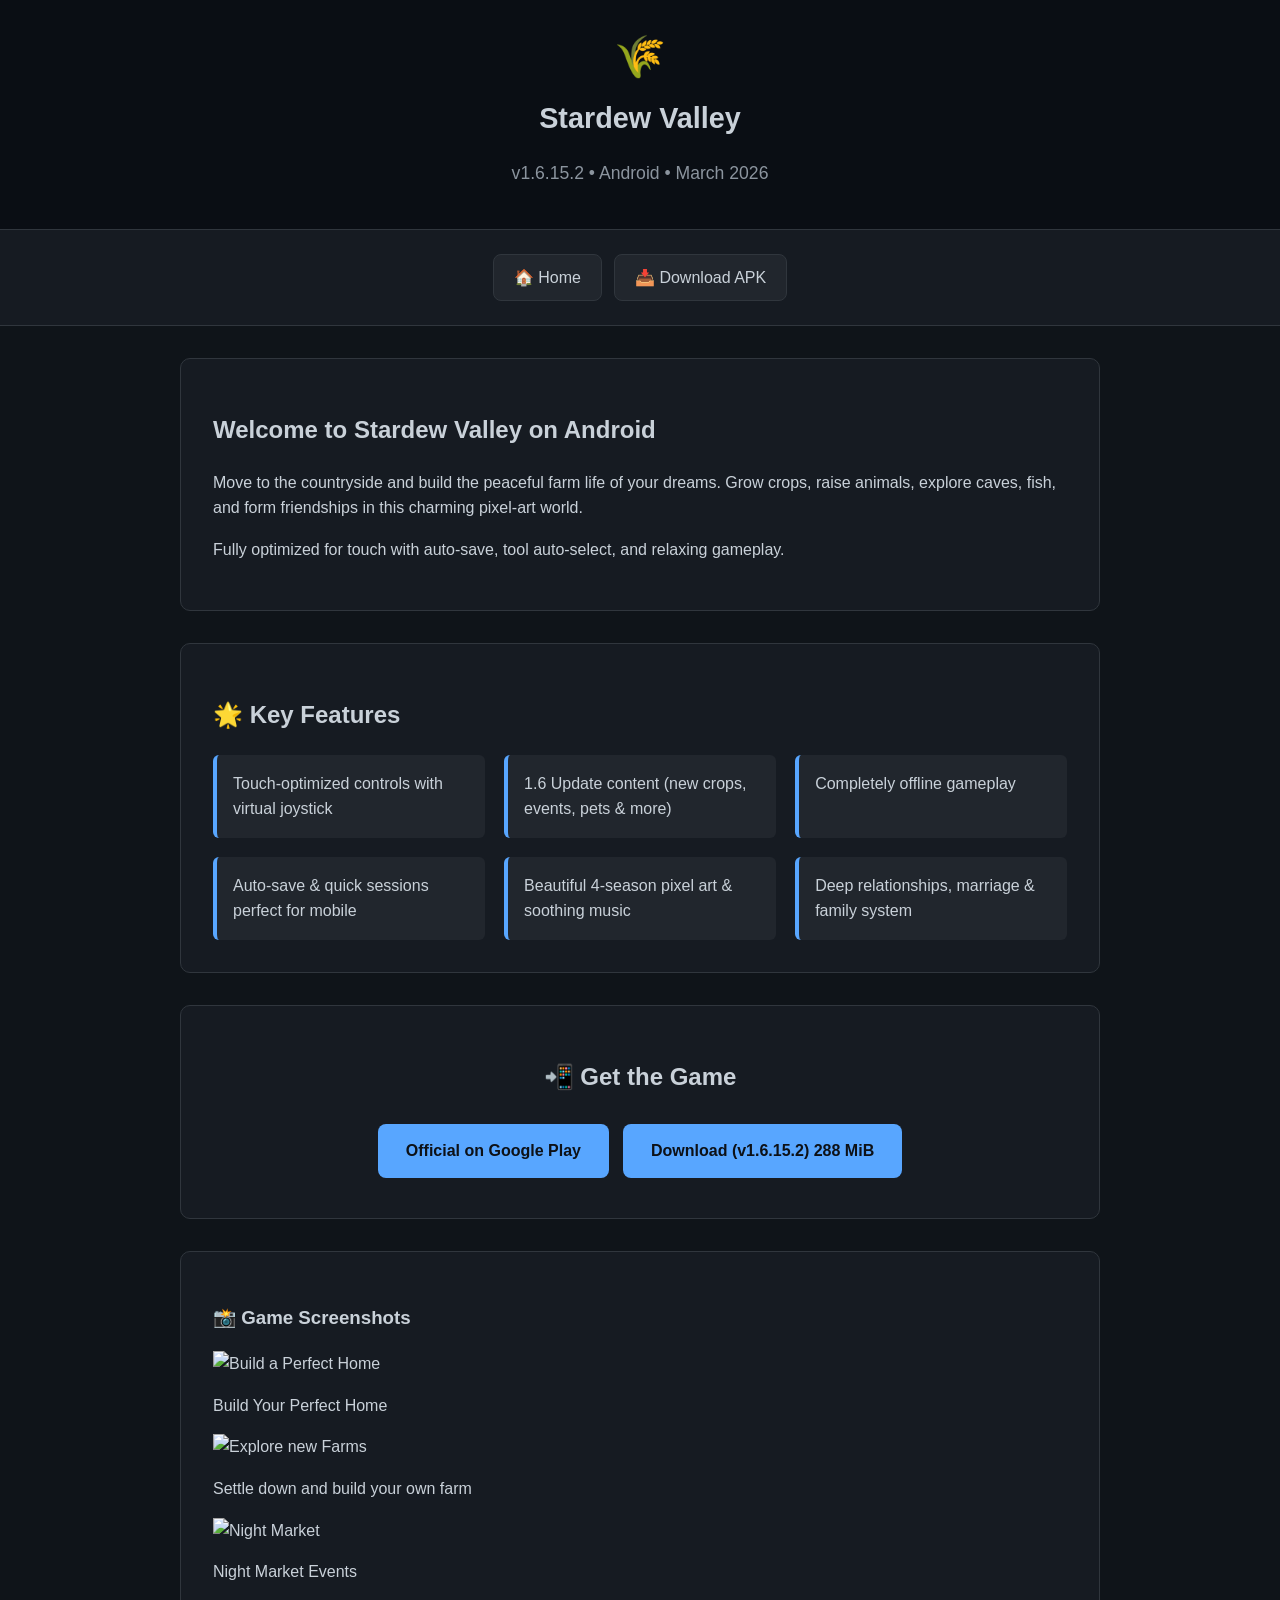
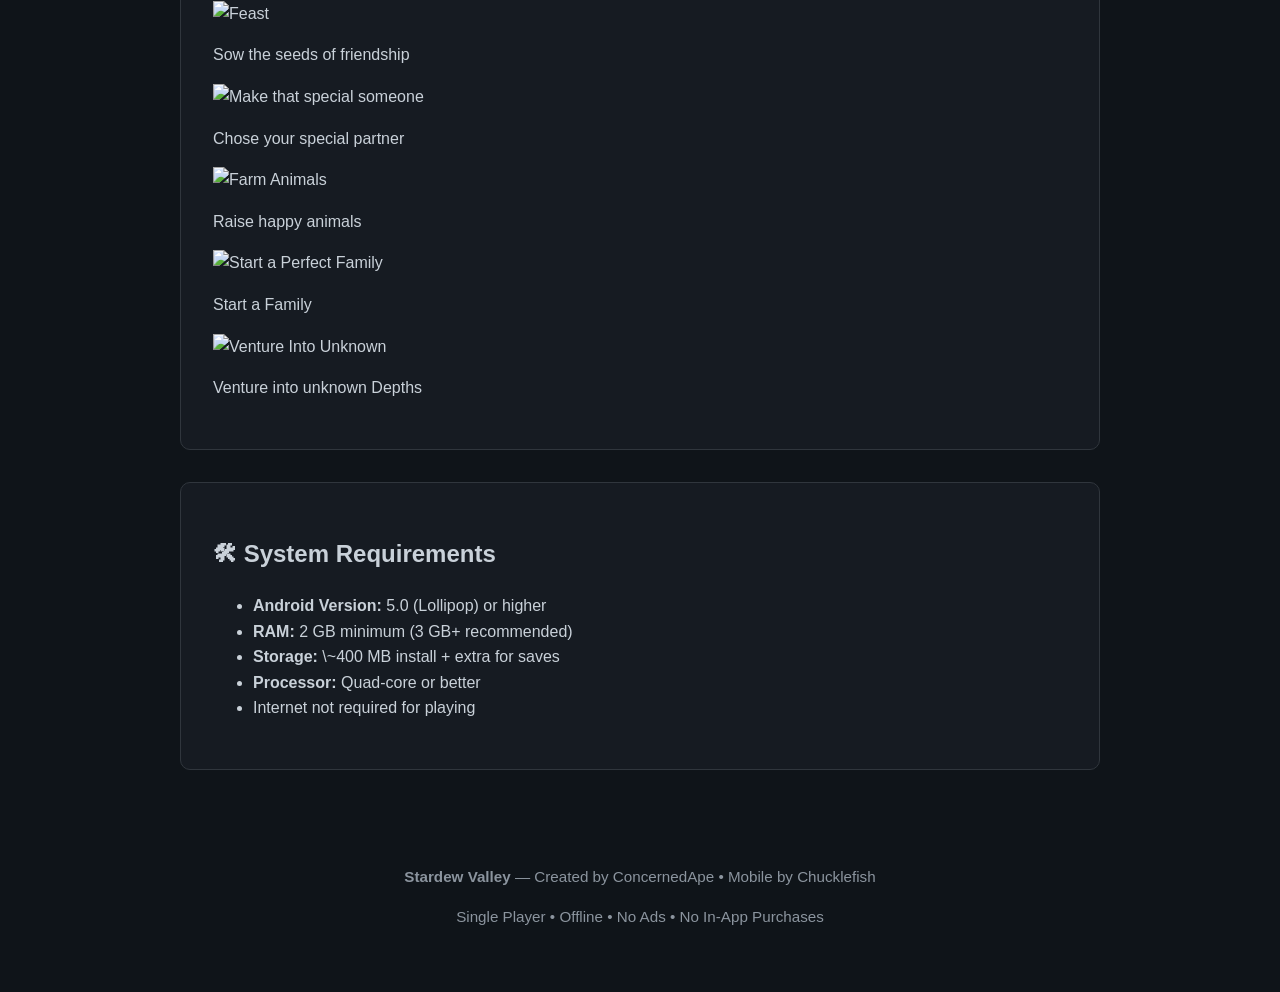
==== projects.html @ 4952fb4e "Update projects.html" ====
<!DOCTYPE html>
<html lang="en">
<head>
    <meta charset="UTF-8">
    <meta name="viewport" content="width=device-width, initial-scale=1.0">
    <title>Stardew Valley • Android</title>
    <style>
        :root {
            --bg: #0f1419;
            --card: #161b22;
            --text: #c9d1d9;
            --accent: #58a6ff;
            --border: #30363d;
        }
        body {
            margin: 0;
            font-family: -apple-system, BlinkMacSystemFont, "Segoe UI", Roboto, sans-serif;
            background: var(--bg);
            color: var(--text);
            line-height: 1.6;
        }
        header {
            background: #0a0e14;
            padding: 1.5rem 1rem;
            border-bottom: 1px solid var(--border);
            text-align: center;
        }
        .logo {
            font-size: 2.6rem;
            margin-bottom: 0.3rem;
        }
        h1 {
            margin: 0;
            font-size: 1.8rem;
        }
        .tagline {
            color: #8b949e;
            font-size: 1.1rem;
        }

        /* Minimalist Category Menu / Folders */
        .nav {
            display: flex;
            flex-wrap: wrap;
            justify-content: center;
            gap: 12px;
            padding: 1.5rem 1rem;
            background: var(--card);
            border-bottom: 1px solid var(--border);
        }
        .nav-item {
            background: #21262d;
            color: var(--text);
            padding: 10px 20px;
            border-radius: 8px;
            text-decoration: none;
            font-weight: 500;
            border: 1px solid var(--border);
            transition: all 0.2s;
        }
        .nav-item:hover {
            background: var(--accent);
            color: #0d1117;
            border-color: var(--accent);
        }

        .container {
            max-width: 920px;
            margin: 2rem auto;
            padding: 0 1rem;
        }

        .section {
            background: var(--card);
            border: 1px solid var(--border);
            border-radius: 10px;
            padding: 2rem;
            margin-bottom: 2rem;
        }

        .features {
            display: grid;
            grid-template-columns: repeat(auto-fit, minmax(260px, 1fr));
            gap: 1.2rem;
        }
        .feature {
            padding: 1rem;
            background: #21262d;
            border-radius: 6px;
            border-left: 4px solid var(--accent);
        }

        .btn {
            display: inline-block;
            background: var(--accent);
            color: #0d1117;
            padding: 14px 28px;
            border-radius: 8px;
            text-decoration: none;
            font-weight: bold;
            margin: 0.5rem 0.3rem;
            transition: 0.2s;
        }
        .btn:hover {
            background: #7bbcff;
            transform: translateY(-3px);
        }

        .install-section {
            text-align: center;
        }

        footer {
            text-align: center;
            padding: 3rem 1rem;
            color: #8b949e;
            font-size: 0.95rem;
        }

        .screenshot {
            background: #21262d;
            height: 380px;
            border-radius: 10px;
            display: flex;
            align-items: center;
            justify-content: center;
            color: #8b949e;
            font-style: italic;
            border: 1px dashed var(--border);
            margin: 1rem 0;
        }
    </style>
</head>
<body>
    <header>
        <div class="logo">🌾</div>
        <h1>Stardew Valley</h1>
        <p class="tagline">v1.6.15.2 • Android • March 2026</p>
    </header>

    <!-- Simple Category / Folder Menu -->
    <div class="nav">
        <a href="index.html" class="nav-item">🏠 Home</a>
        <a href="https://drive.google.com/uc?export=download&id=1u9Q8kD-2XDoRFEY_uW06KMqfX4QMmmcG" class="nav-item">📥 Download APK</a>
    </div>

    <div class="container">

        <div class="section">
            <h2>Welcome to Stardew Valley on Android</h2>
            <p>Move to the countryside and build the peaceful farm life of your dreams. Grow crops, raise animals, explore caves, fish, and form friendships in this charming pixel-art world.</p>
            <p>Fully optimized for touch with auto-save, tool auto-select, and relaxing gameplay.</p>
        </div>

        <div class="section">
            <h2>🌟 Key Features</h2>
            <div class="features">
                <div class="feature">Touch-optimized controls with virtual joystick</div>
                <div class="feature">1.6 Update content (new crops, events, pets &amp; more)</div>
                <div class="feature">Completely offline gameplay</div>
                <div class="feature">Auto-save &amp; quick sessions perfect for mobile</div>
                <div class="feature">Beautiful 4-season pixel art &amp; soothing music</div>
                <div class="feature">Deep relationships, marriage &amp; family system</div>
            </div>
        </div>

        <div class="section install-section">
            <h2>📲 Get the Game</h2>
            <a href="https://play.google.com/store/apps/details?id=com.chucklefish.stardewvalley" target="_blank" class="btn">Official on Google Play</a>
            <a href="https://drive.google.com/uc?export=download&id=1u9Q8kD-2XDoRFEY_uW06KMqfX4QMmmcG" target="_blank" class="btn">Download (v1.6.15.2) 288 MiB </a>
        </div>

        <div class="section">
             <!-- Horizontal Scroll Screenshot Cards -->
        <div class="screenshots-section">
          <h3>📸 Game Screenshots</h3>
          <div class="horizontal-scroll">
            
            <div class="screenshot-card">
              <img src="https://imgur.com/a/5KZvR1I" alt="Build a Perfect Home">
              <p>Build Your Perfect Home</p></p>
            </div>

            <div class="screenshot-card">
              <img src="https://imgur.com/a/42KA22q" alt="Explore new Farms">
              <p>Settle down and build your own farm</p>
            </div>

            <div class="screenshot-card">
              <img src="https://imgur.com/a/Xl1BaKL" alt="Night Market">
              <p>Night Market Events</p>
            </div>

            <div class="screenshot-card">
              <img src="https://imgur.com/a/qwCIDHD" alt="Feast">
              <p>Sow the seeds of friendship</p>
            </div>

            <div class="screenshot-card">
              <img src="https://imgur.com/a/bWHefj8" alt="Make that special someone">
              <p>Chose your special partner</p>
            </div>

            <div class="screenshot-card">
              <img src="https://imgur.com/a/IpjXQYG" alt="Farm Animals">
              <p>Raise happy animals</p>
            </div>
            
            <div class="screenshot-card">
              <img src="https://imgur.com/a/VzJ3wJg" alt="Start a Perfect Family">
              <p>Start a Family</p>
            </div>

            <div class="screenshot-card">
              <img src="https://imgur.com/a/aUIdbRW" alt="Venture Into Unknown">
              <p>Venture into unknown Depths</p>
            </div>

          </div>
    </div>
        </div>

        <div class="section">
            <h2>🛠 System Requirements</h2>
            <ul>
                <li><strong>Android Version:</strong> 5.0 (Lollipop) or higher</li>
                <li><strong>RAM:</strong> 2 GB minimum (3 GB+ recommended)</li>
                <li><strong>Storage:</strong> \~400 MB install + extra for saves</li>
                <li><strong>Processor:</strong> Quad-core or better</li>
                <li>Internet not required for playing</li>
            </ul>
        </div>

    </div>

    <footer>
        <p><strong>Stardew Valley</strong> — Created by ConcernedApe • Mobile by Chucklefish</p>
        <p>Single Player • Offline • No Ads • No In-App Purchases</p>
    </footer>
</body>
</html>
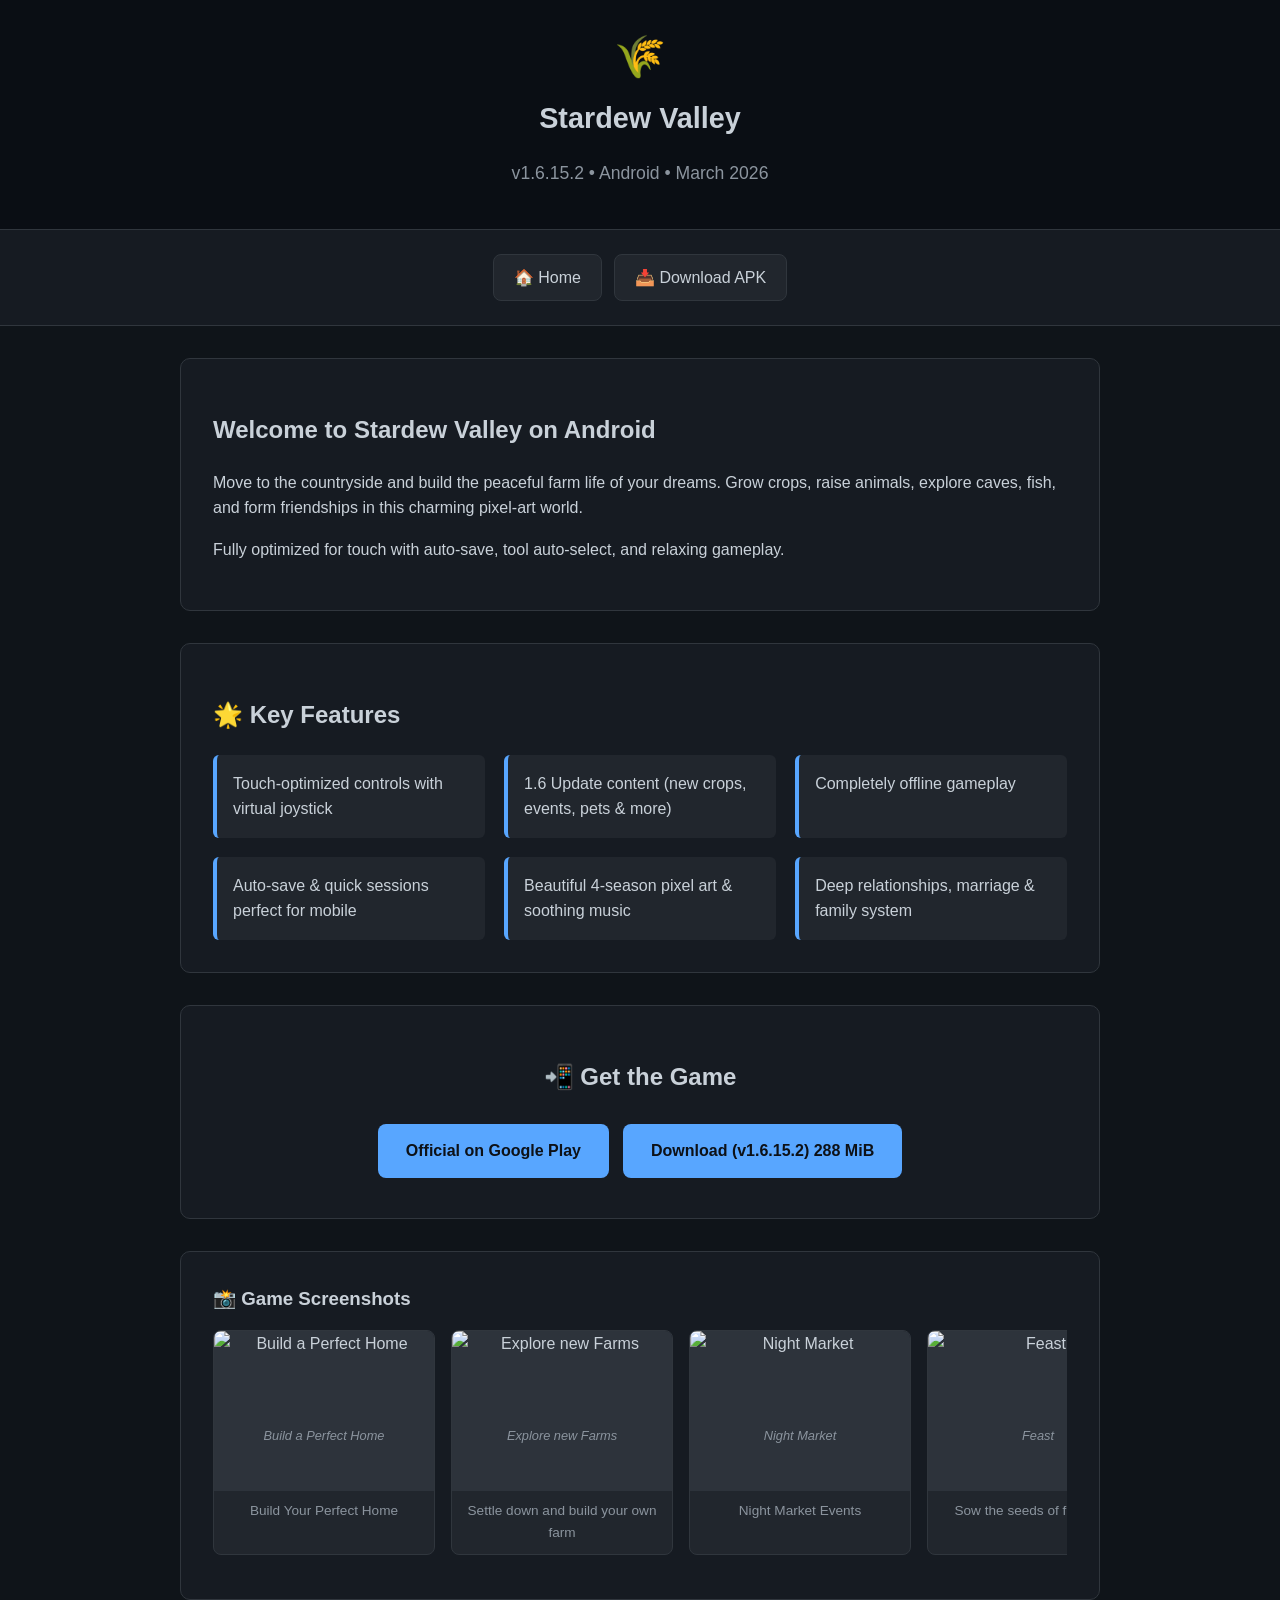
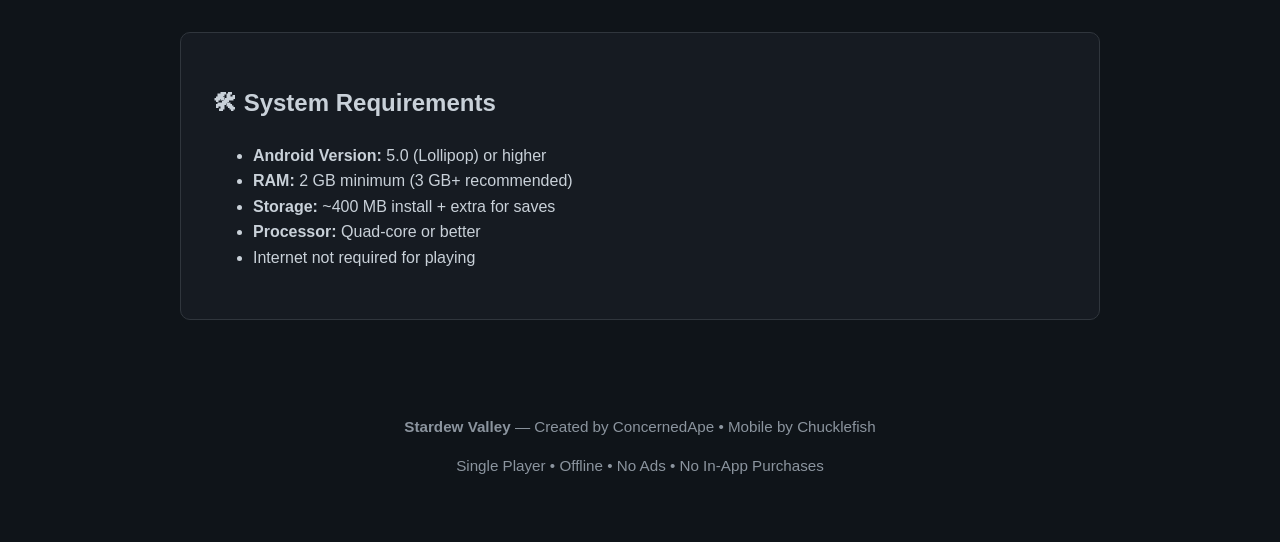
==== commit d65b8a7b: "Update projects.html" ====
--- a/projects.html
+++ b/projects.html
@@ -38,7 +38,6 @@
             font-size: 1.1rem;
         }
 
-        /* Minimalist Category Menu / Folders */
         .nav {
             display: flex;
             flex-wrap: wrap;
@@ -117,17 +116,70 @@
             font-size: 0.95rem;
         }
 
-        .screenshot {
+        /* ── Screenshot horizontal scroll ── */
+        .screenshots-section h3 {
+            margin-top: 0;
+            margin-bottom: 1rem;
+        }
+
+        .horizontal-scroll {
+            display: flex;
+            gap: 1rem;
+            overflow-x: auto;
+            padding-bottom: 0.75rem;
+            /* smooth scrolling on iOS */
+            -webkit-overflow-scrolling: touch;
+            scrollbar-width: thin;
+            scrollbar-color: var(--border) transparent;
+        }
+        .horizontal-scroll::-webkit-scrollbar {
+            height: 6px;
+        }
+        .horizontal-scroll::-webkit-scrollbar-track {
+            background: transparent;
+        }
+        .horizontal-scroll::-webkit-scrollbar-thumb {
+            background: var(--border);
+            border-radius: 3px;
+        }
+
+        .screenshot-card {
+            flex: 0 0 auto;
+            width: 220px;
             background: #21262d;
-            height: 380px;
-            border-radius: 10px;
+            border: 1px solid var(--border);
+            border-radius: 8px;
+            overflow: hidden;
+            text-align: center;
+        }
+        .screenshot-card img {
+            width: 100%;
+            height: 160px;
+            object-fit: cover;
+            display: block;
+            /* grey placeholder while loading */
+            background: #2d333b;
+        }
+        /* Show alt text nicely when image fails */
+        .screenshot-card img::after {
+            content: attr(alt);
             display: flex;
             align-items: center;
             justify-content: center;
-            color: #8b949e;
+            width: 100%;
+            height: 160px;
+            background: #2d333b;
+            color: #8b949e;
+            font-size: 0.8rem;
             font-style: italic;
-            border: 1px dashed var(--border);
-            margin: 1rem 0;
+            padding: 0.5rem;
+            box-sizing: border-box;
+        }
+        .screenshot-card p {
+            margin: 0;
+            padding: 0.6rem 0.5rem;
+            font-size: 0.85rem;
+            color: #8b949e;
         }
     </style>
 </head>
@@ -138,7 +190,6 @@
         <p class="tagline">v1.6.15.2 • Android • March 2026</p>
     </header>
 
-    <!-- Simple Category / Folder Menu -->
     <div class="nav">
         <a href="index.html" class="nav-item">🏠 Home</a>
         <a href="https://drive.google.com/uc?export=download&id=1u9Q8kD-2XDoRFEY_uW06KMqfX4QMmmcG" class="nav-item">📥 Download APK</a>
@@ -167,57 +218,56 @@
         <div class="section install-section">
             <h2>📲 Get the Game</h2>
             <a href="https://play.google.com/store/apps/details?id=com.chucklefish.stardewvalley" target="_blank" class="btn">Official on Google Play</a>
-            <a href="https://drive.google.com/uc?export=download&id=1u9Q8kD-2XDoRFEY_uW06KMqfX4QMmmcG" target="_blank" class="btn">Download (v1.6.15.2) 288 MiB </a>
-        </div>
-
-        <div class="section">
-             <!-- Horizontal Scroll Screenshot Cards -->
-        <div class="screenshots-section">
-          <h3>📸 Game Screenshots</h3>
-          <div class="horizontal-scroll">
-            
-            <div class="screenshot-card">
-              <img src="https://imgur.com/a/5KZvR1I" alt="Build a Perfect Home">
-              <p>Build Your Perfect Home</p></p>
+            <a href="https://drive.google.com/uc?export=download&id=1u9Q8kD-2XDoRFEY_uW06KMqfX4QMmmcG" target="_blank" class="btn">Download (v1.6.15.2) 288 MiB</a>
+        </div>
+
+        <div class="section">
+            <div class="screenshots-section">
+                <h3>📸 Game Screenshots</h3>
+                <div class="horizontal-scroll">
+
+                    <div class="screenshot-card">
+                        <img src="images/ssdew/one.png" alt="Build a Perfect Home">
+                        <p>Build Your Perfect Home</p>
+                    </div>
+
+                    <div class="screenshot-card">
+                        <img src="images/ssdew/two.png" alt="Explore new Farms">
+                        <p>Settle down and build your own farm</p>
+                    </div>
+
+                    <div class="screenshot-card">
+                        <img src="images/ssdew/three.png" alt="Night Market">
+                        <p>Night Market Events</p>
+                    </div>
+
+                    <div class="screenshot-card">
+                        <img src="images/ssdew/four.png" alt="Feast">
+                        <p>Sow the seeds of friendship</p>
+                    </div>
+
+                    <div class="screenshot-card">
+                        <img src="images/ssdew/five.png" alt="Make that special someone">
+                        <p>Chose your special partner</p>
+                    </div>
+
+                    <div class="screenshot-card">
+                        <img src="images/ssdew/six.png" alt="Farm Animals">
+                        <p>Raise happy animals</p>
+                    </div>
+
+                    <div class="screenshot-card">
+                        <img src="images/ssdew/seven.png" alt="Start a Perfect Family">
+                        <p>Start a Family</p>
+                    </div>
+
+                    <div class="screenshot-card">
+                        <img src="images/ssdew/eight.png" alt="Venture Into Unknown">
+                        <p>Venture into unknown Depths</p>
+                    </div>
+
+                </div>
             </div>
-
-            <div class="screenshot-card">
-              <img src="https://imgur.com/a/42KA22q" alt="Explore new Farms">
-              <p>Settle down and build your own farm</p>
-            </div>
-
-            <div class="screenshot-card">
-              <img src="https://imgur.com/a/Xl1BaKL" alt="Night Market">
-              <p>Night Market Events</p>
-            </div>
-
-            <div class="screenshot-card">
-              <img src="https://imgur.com/a/qwCIDHD" alt="Feast">
-              <p>Sow the seeds of friendship</p>
-            </div>
-
-            <div class="screenshot-card">
-              <img src="https://imgur.com/a/bWHefj8" alt="Make that special someone">
-              <p>Chose your special partner</p>
-            </div>
-
-            <div class="screenshot-card">
-              <img src="https://imgur.com/a/IpjXQYG" alt="Farm Animals">
-              <p>Raise happy animals</p>
-            </div>
-            
-            <div class="screenshot-card">
-              <img src="https://imgur.com/a/VzJ3wJg" alt="Start a Perfect Family">
-              <p>Start a Family</p>
-            </div>
-
-            <div class="screenshot-card">
-              <img src="https://imgur.com/a/aUIdbRW" alt="Venture Into Unknown">
-              <p>Venture into unknown Depths</p>
-            </div>
-
-          </div>
-    </div>
         </div>
 
         <div class="section">
@@ -225,7 +275,7 @@
             <ul>
                 <li><strong>Android Version:</strong> 5.0 (Lollipop) or higher</li>
                 <li><strong>RAM:</strong> 2 GB minimum (3 GB+ recommended)</li>
-                <li><strong>Storage:</strong> \~400 MB install + extra for saves</li>
+                <li><strong>Storage:</strong> ~400 MB install + extra for saves</li>
                 <li><strong>Processor:</strong> Quad-core or better</li>
                 <li>Internet not required for playing</li>
             </ul>
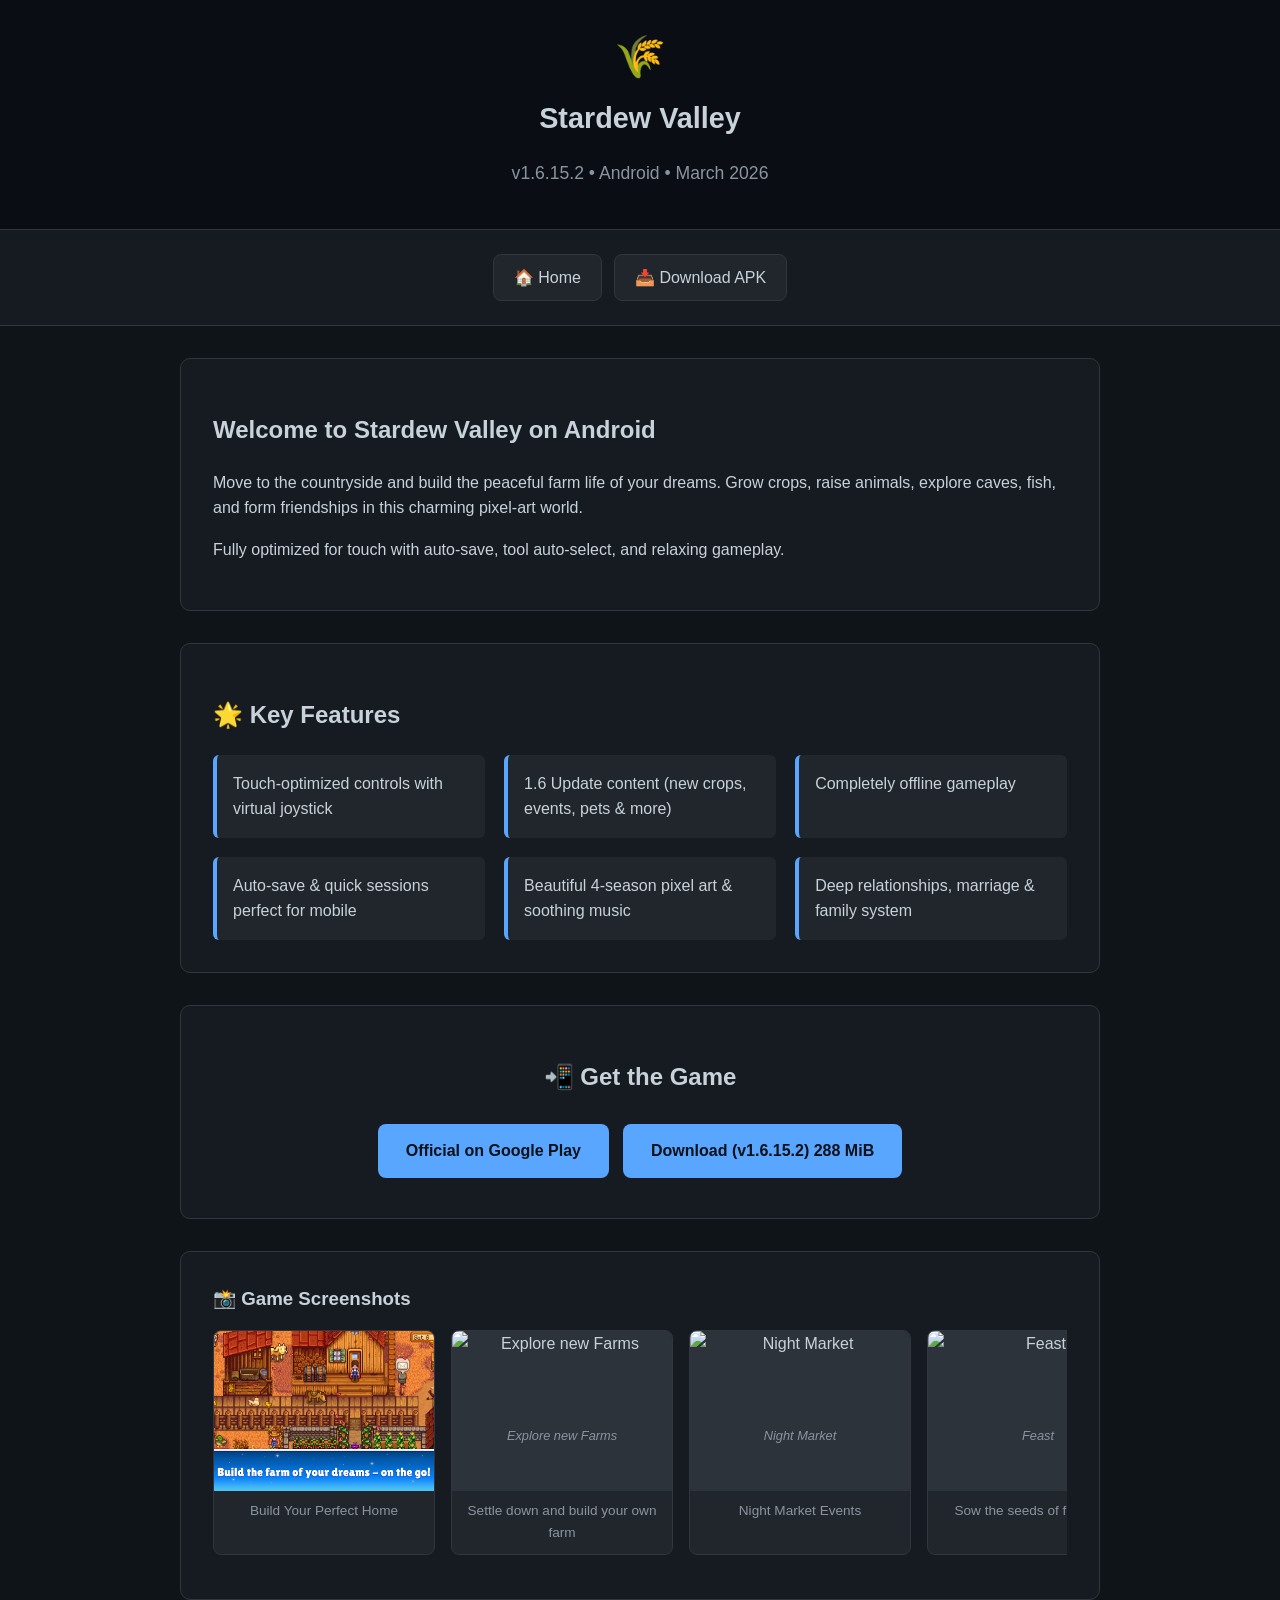
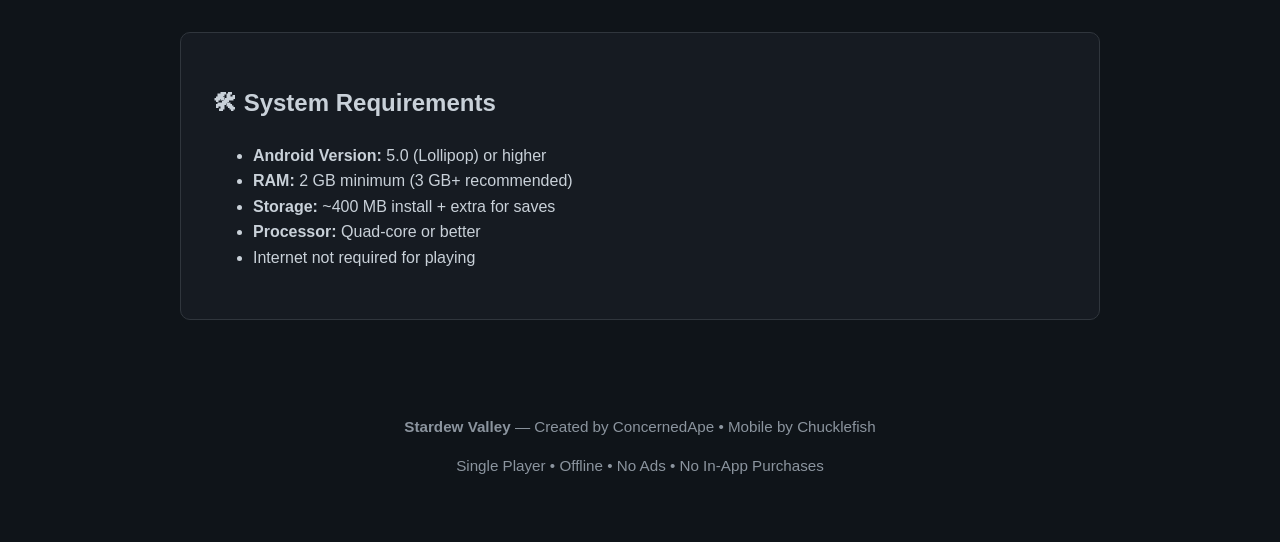
==== commit f4202116: "Update projects.html" ====
--- a/projects.html
+++ b/projects.html
@@ -227,7 +227,7 @@
                 <div class="horizontal-scroll">
 
                     <div class="screenshot-card">
-                        <img src="images/ssdew/one.png" alt="Build a Perfect Home">
+                        <img src="images/Ssdew/One.png" alt="Build a Perfect Home">
                         <p>Build Your Perfect Home</p>
                     </div>
 
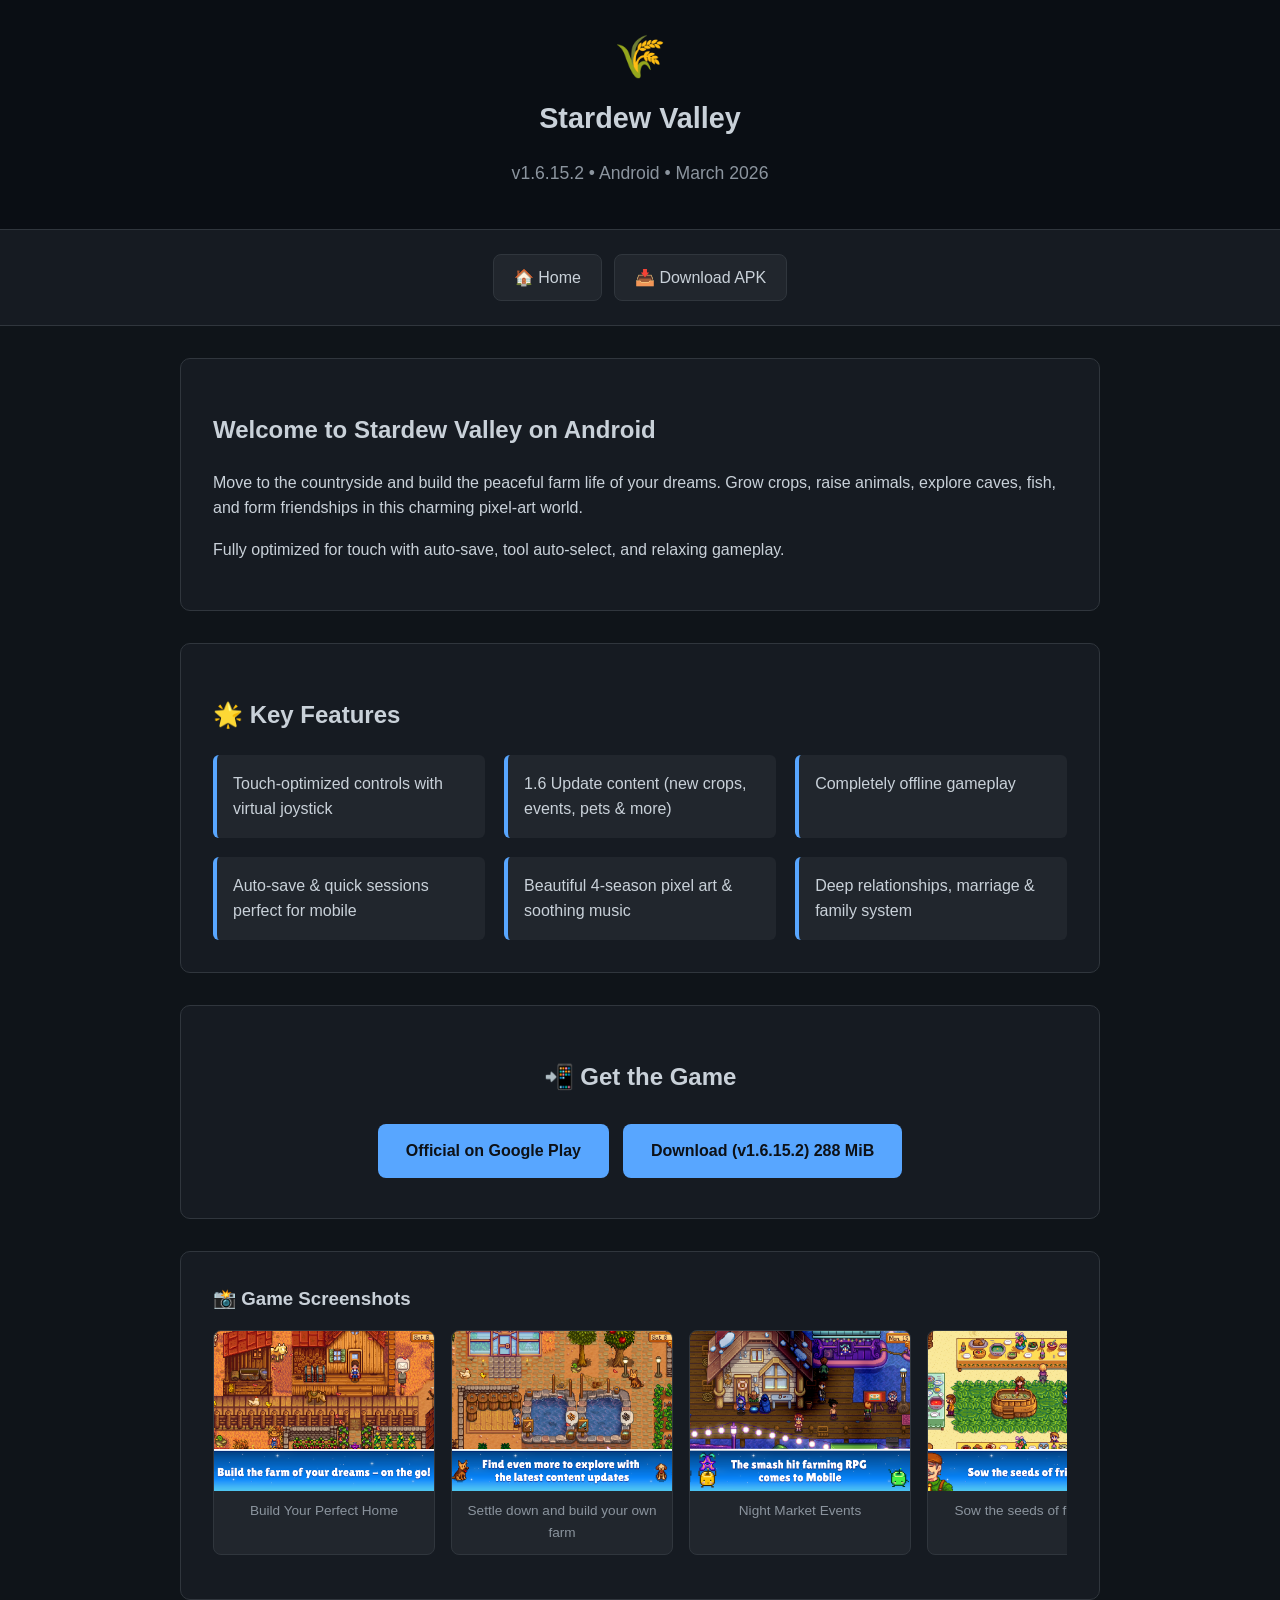
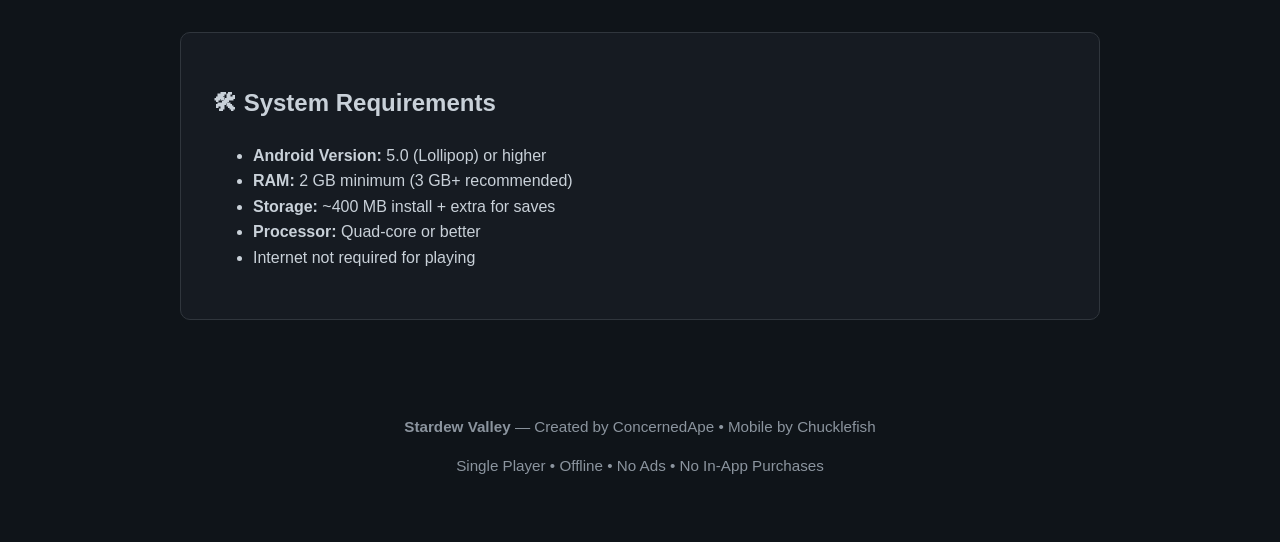
==== commit f4cb45ea: "Update projects.html" ====
--- a/projects.html
+++ b/projects.html
@@ -232,37 +232,37 @@
                     </div>
 
                     <div class="screenshot-card">
-                        <img src="images/ssdew/two.png" alt="Explore new Farms">
+                        <img src="images/Ssdew/two.png" alt="Explore new Farms">
                         <p>Settle down and build your own farm</p>
                     </div>
 
                     <div class="screenshot-card">
-                        <img src="images/ssdew/three.png" alt="Night Market">
+                        <img src="images/Ssdew/three.png" alt="Night Market">
                         <p>Night Market Events</p>
                     </div>
 
                     <div class="screenshot-card">
-                        <img src="images/ssdew/four.png" alt="Feast">
+                        <img src="images/Ssdew/Four.png" alt="Feast">
                         <p>Sow the seeds of friendship</p>
                     </div>
 
                     <div class="screenshot-card">
-                        <img src="images/ssdew/five.png" alt="Make that special someone">
+                        <img src="images/Ssdew/Five.png" alt="Make that special someone">
                         <p>Chose your special partner</p>
                     </div>
 
                     <div class="screenshot-card">
-                        <img src="images/ssdew/six.png" alt="Farm Animals">
+                        <img src="images/Ssdew/Six.png" alt="Farm Animals">
                         <p>Raise happy animals</p>
                     </div>
 
                     <div class="screenshot-card">
-                        <img src="images/ssdew/seven.png" alt="Start a Perfect Family">
+                        <img src="images/Ssdew/Seven.png" alt="Start a Perfect Family">
                         <p>Start a Family</p>
                     </div>
 
                     <div class="screenshot-card">
-                        <img src="images/ssdew/eight.png" alt="Venture Into Unknown">
+                        <img src="images/Ssdew/Eight.png" alt="Venture Into Unknown">
                         <p>Venture into unknown Depths</p>
                     </div>
 
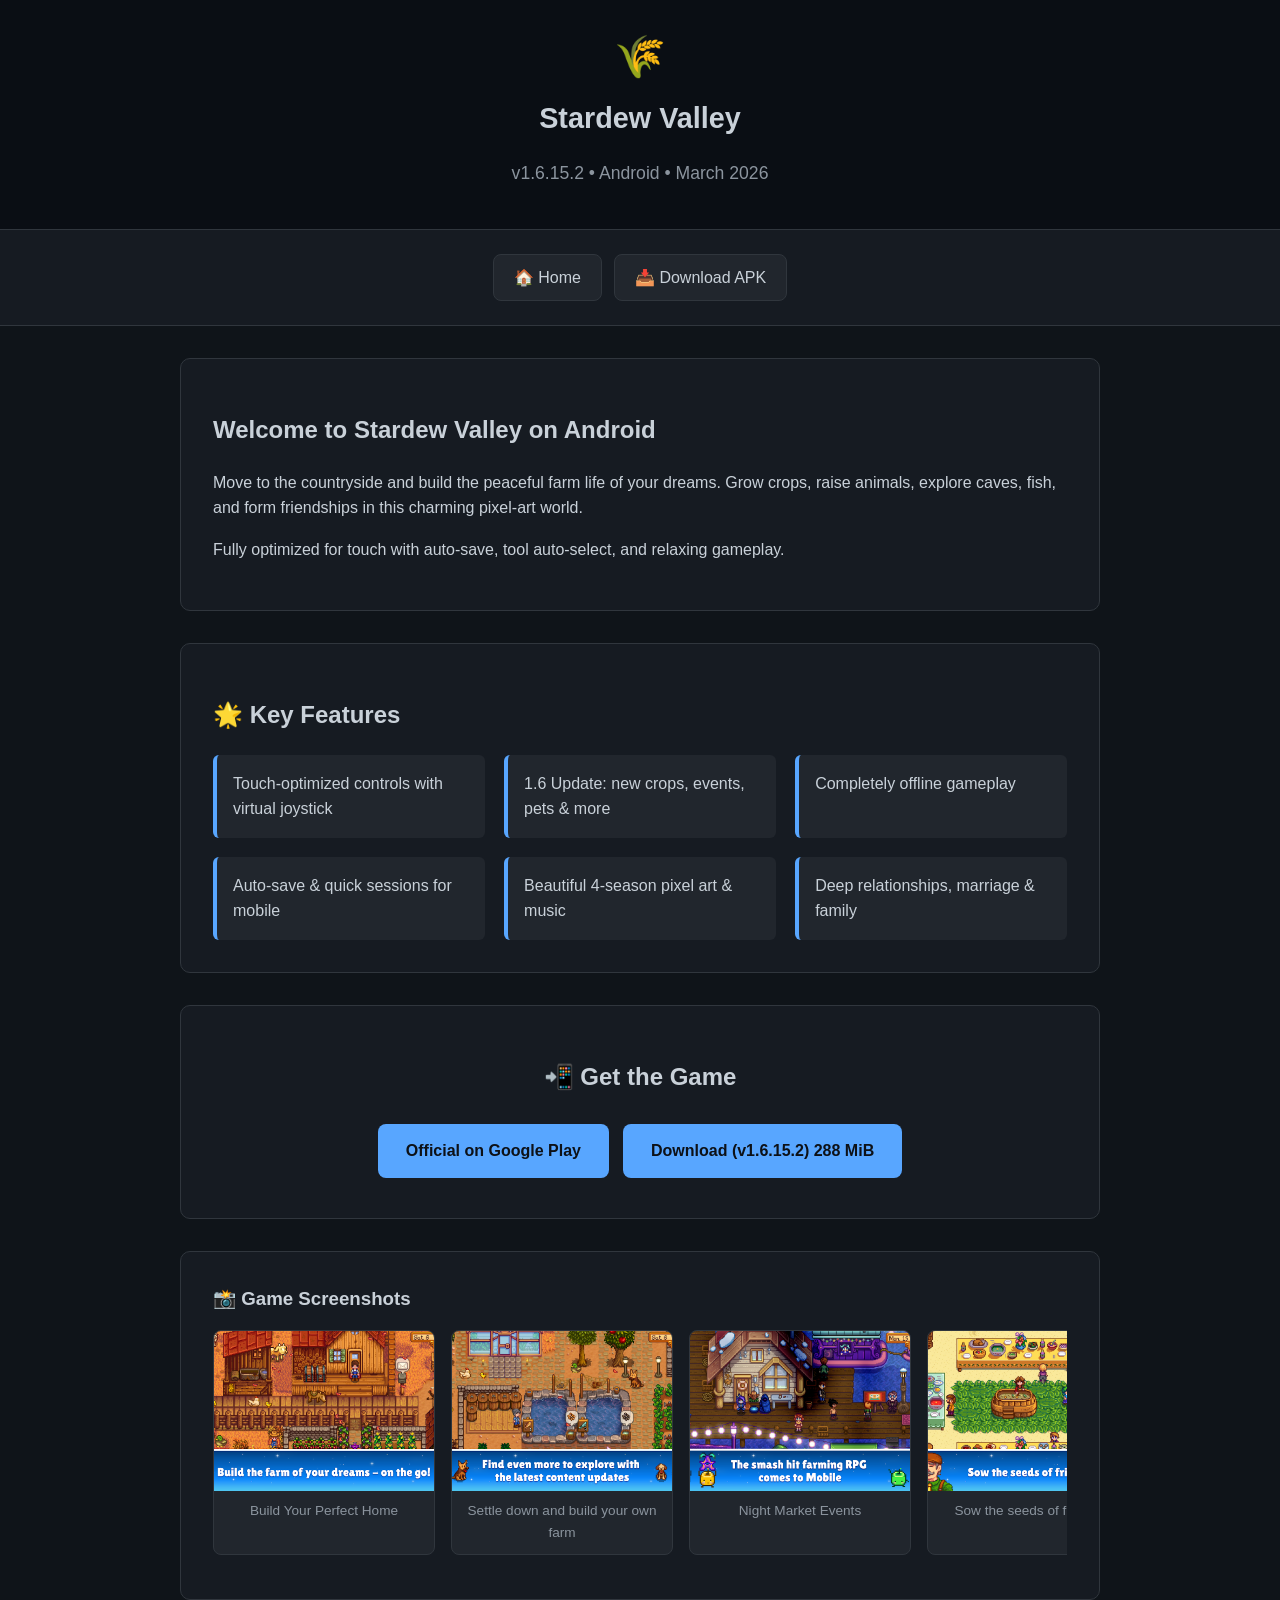
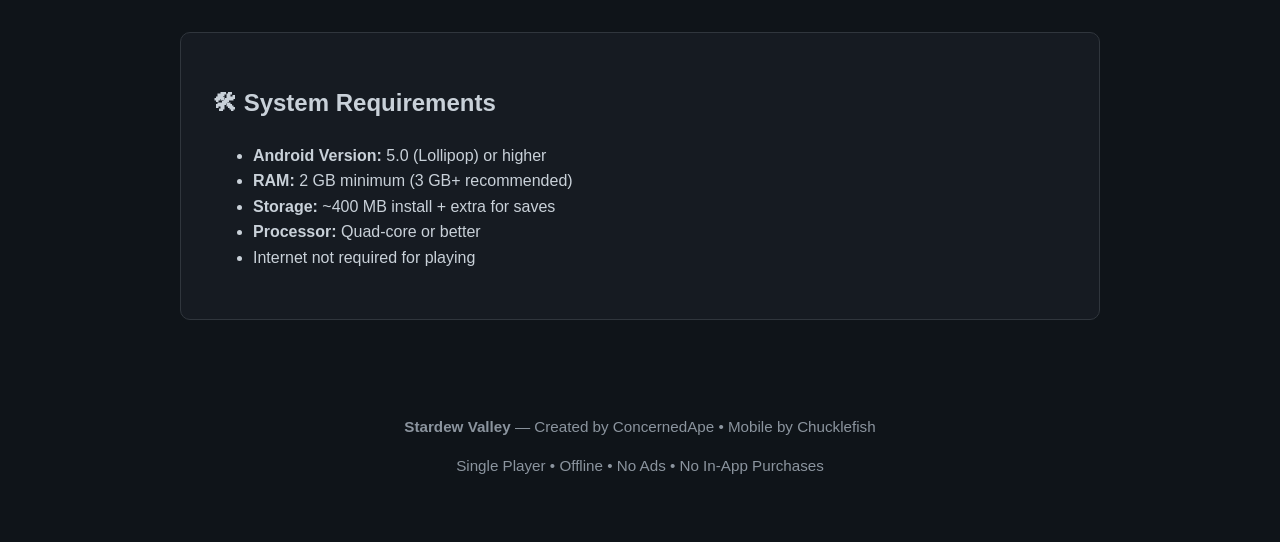
==== commit 666c6598: "Update projects.html" ====
--- a/projects.html
+++ b/projects.html
@@ -207,11 +207,11 @@
             <h2>🌟 Key Features</h2>
             <div class="features">
                 <div class="feature">Touch-optimized controls with virtual joystick</div>
-                <div class="feature">1.6 Update content (new crops, events, pets &amp; more)</div>
+                <div class="feature">1.6 Update: new crops, events, pets &amp; more</div>
                 <div class="feature">Completely offline gameplay</div>
-                <div class="feature">Auto-save &amp; quick sessions perfect for mobile</div>
-                <div class="feature">Beautiful 4-season pixel art &amp; soothing music</div>
-                <div class="feature">Deep relationships, marriage &amp; family system</div>
+                <div class="feature">Auto-save &amp; quick sessions for mobile</div>
+                <div class="feature">Beautiful 4-season pixel art &amp; music</div>
+                <div class="feature">Deep relationships, marriage &amp; family</div>
             </div>
         </div>
 
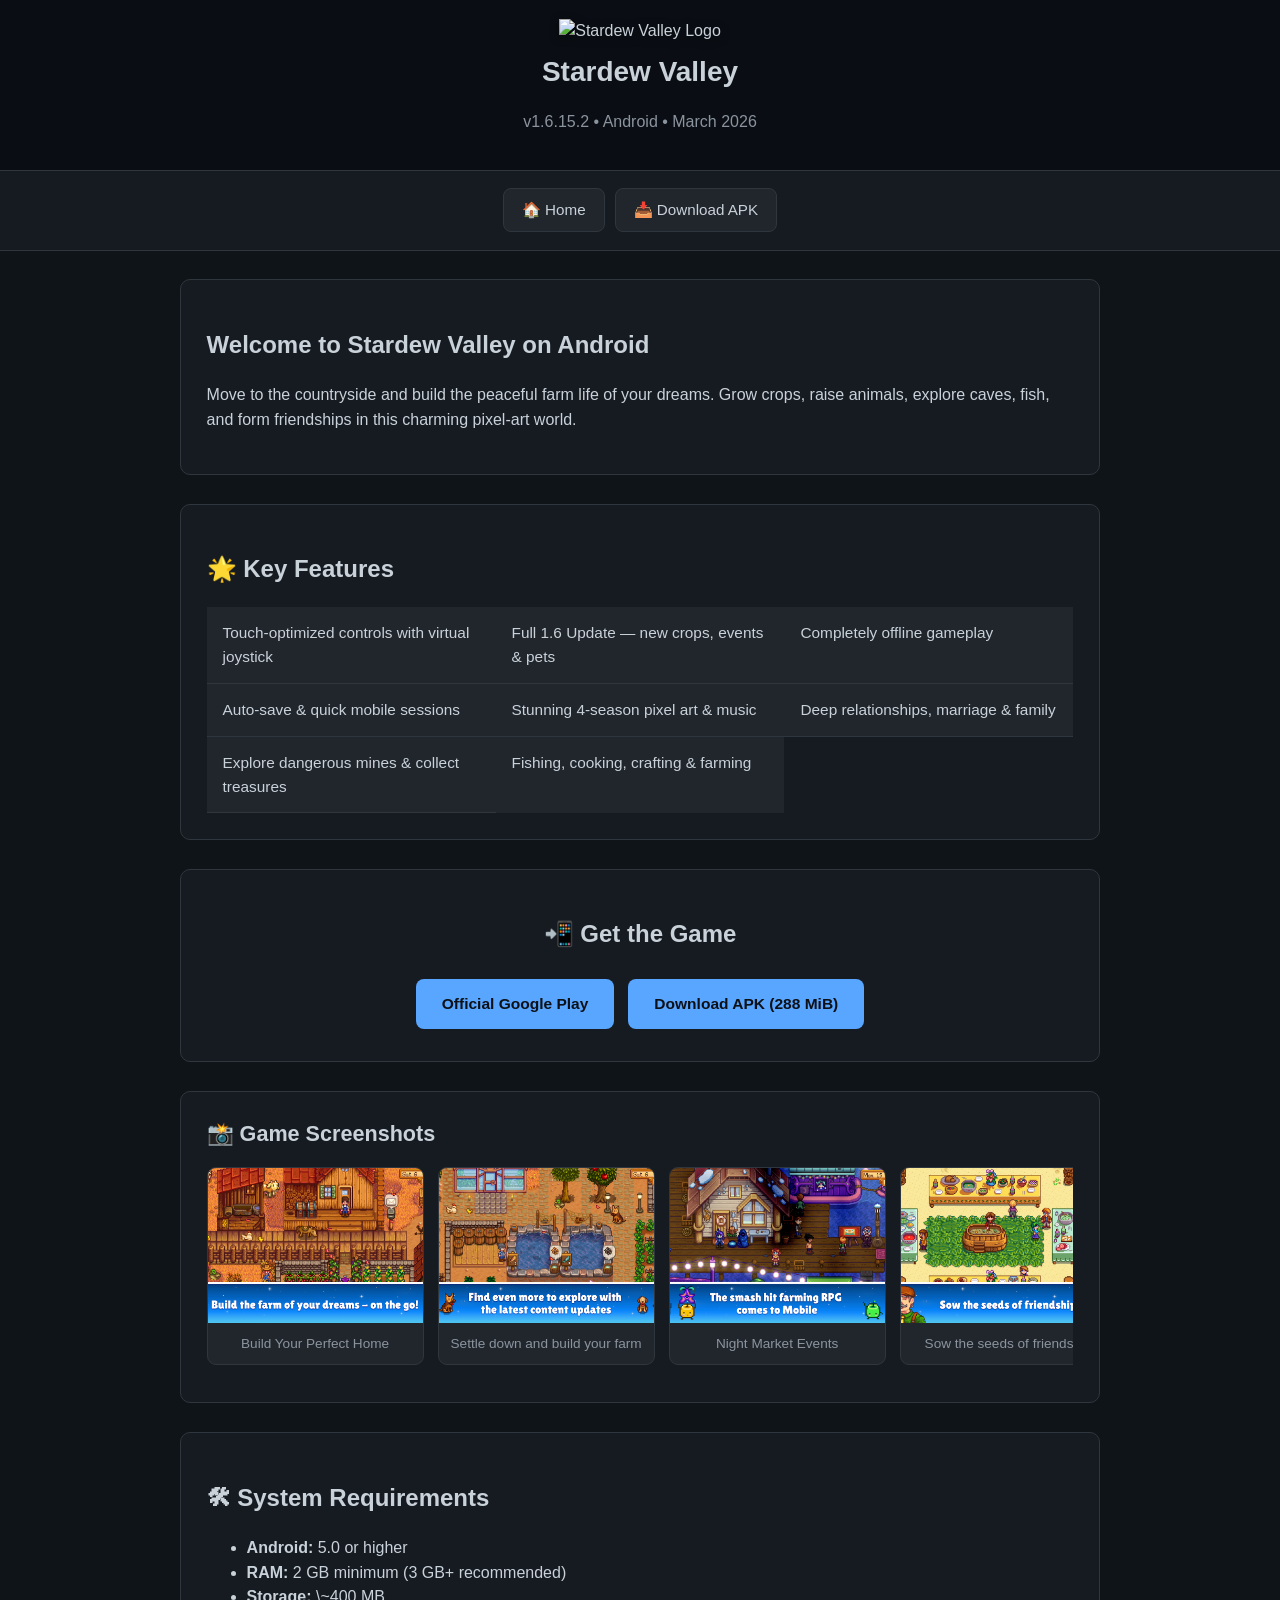
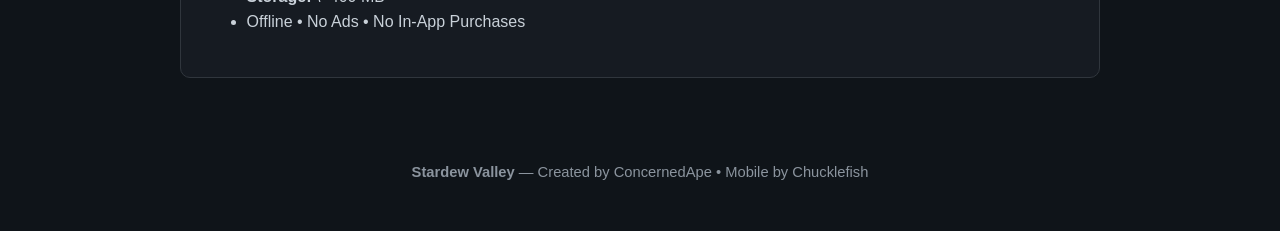
==== commit e03faab0: "Update projects.html" ====
--- a/projects.html
+++ b/projects.html
@@ -17,45 +17,47 @@
             font-family: -apple-system, BlinkMacSystemFont, "Segoe UI", Roboto, sans-serif;
             background: var(--bg);
             color: var(--text);
-            line-height: 1.6;
+            line-height: 1.55;
         }
         header {
             background: #0a0e14;
-            padding: 1.5rem 1rem;
+            padding: 1.2rem 1rem;
             border-bottom: 1px solid var(--border);
             text-align: center;
         }
         .logo {
-            font-size: 2.6rem;
-            margin-bottom: 0.3rem;
+            height: 85px;           /* Adjust size if needed */
+            margin-bottom: 0.4rem;
+            filter: drop-shadow(0 2px 4px rgba(0,0,0,0.5));
         }
         h1 {
             margin: 0;
-            font-size: 1.8rem;
+            font-size: 1.75rem;
         }
         .tagline {
             color: #8b949e;
-            font-size: 1.1rem;
+            font-size: 1rem;
         }
 
         .nav {
             display: flex;
             flex-wrap: wrap;
             justify-content: center;
-            gap: 12px;
-            padding: 1.5rem 1rem;
+            gap: 10px;
+            padding: 1.1rem 1rem;
             background: var(--card);
             border-bottom: 1px solid var(--border);
         }
         .nav-item {
             background: #21262d;
             color: var(--text);
-            padding: 10px 20px;
+            padding: 9px 18px;
             border-radius: 8px;
             text-decoration: none;
             font-weight: 500;
+            font-size: 0.95rem;
             border: 1px solid var(--border);
-            transition: all 0.2s;
+            transition: all 0.2s ease;
         }
         .nav-item:hover {
             background: var(--accent);
@@ -65,7 +67,7 @@
 
         .container {
             max-width: 920px;
-            margin: 2rem auto;
+            margin: 1.8rem auto;
             padding: 0 1rem;
         }
 
@@ -73,32 +75,42 @@
             background: var(--card);
             border: 1px solid var(--border);
             border-radius: 10px;
-            padding: 2rem;
-            margin-bottom: 2rem;
-        }
-
+            padding: 1.6rem;
+            margin-bottom: 1.8rem;
+        }
+
+        /* Compact Features with Only Bottom Line */
         .features {
             display: grid;
             grid-template-columns: repeat(auto-fit, minmax(260px, 1fr));
-            gap: 1.2rem;
+            gap: 0;
         }
         .feature {
-            padding: 1rem;
+            padding: 14px 16px;
             background: #21262d;
-            border-radius: 6px;
-            border-left: 4px solid var(--accent);
+            border-bottom: 1px solid var(--border);
+            font-size: 0.96rem;
+            transition: all 0.25s ease;
+        }
+        .feature:last-child {
+            border-bottom: none;
+        }
+        .feature:hover {
+            background: #262c34;
+            padding-left: 20px;
         }
 
         .btn {
             display: inline-block;
             background: var(--accent);
             color: #0d1117;
-            padding: 14px 28px;
+            padding: 13px 26px;
             border-radius: 8px;
             text-decoration: none;
             font-weight: bold;
-            margin: 0.5rem 0.3rem;
-            transition: 0.2s;
+            font-size: 0.97rem;
+            margin: 0.4rem 0.3rem;
+            transition: all 0.25s ease;
         }
         .btn:hover {
             background: #7bbcff;
@@ -109,83 +121,70 @@
             text-align: center;
         }
 
-        footer {
-            text-align: center;
-            padding: 3rem 1rem;
-            color: #8b949e;
-            font-size: 0.95rem;
-        }
-
-        /* ── Screenshot horizontal scroll ── */
+        /* Smooth Horizontal Scroll Screenshots */
         .screenshots-section h3 {
-            margin-top: 0;
-            margin-bottom: 1rem;
-        }
-
+            margin: 0 0 1rem 0;
+            font-size: 1.35rem;
+        }
         .horizontal-scroll {
             display: flex;
-            gap: 1rem;
+            gap: 14px;
             overflow-x: auto;
-            padding-bottom: 0.75rem;
-            /* smooth scrolling on iOS */
+            padding-bottom: 12px;
             -webkit-overflow-scrolling: touch;
             scrollbar-width: thin;
-            scrollbar-color: var(--border) transparent;
+            scrollbar-color: var(--accent) transparent;
         }
         .horizontal-scroll::-webkit-scrollbar {
-            height: 6px;
-        }
-        .horizontal-scroll::-webkit-scrollbar-track {
-            background: transparent;
+            height: 7px;
         }
         .horizontal-scroll::-webkit-scrollbar-thumb {
-            background: var(--border);
-            border-radius: 3px;
+            background: var(--accent);
+            border-radius: 4px;
         }
 
         .screenshot-card {
             flex: 0 0 auto;
-            width: 220px;
+            width: 215px;
             background: #21262d;
             border: 1px solid var(--border);
-            border-radius: 8px;
+            border-radius: 9px;
             overflow: hidden;
-            text-align: center;
+            transition: transform 0.3s ease;
+        }
+        .screenshot-card:hover {
+            transform: scale(1.04);
         }
         .screenshot-card img {
             width: 100%;
-            height: 160px;
+            height: 155px;
             object-fit: cover;
             display: block;
-            /* grey placeholder while loading */
             background: #2d333b;
-        }
-        /* Show alt text nicely when image fails */
-        .screenshot-card img::after {
-            content: attr(alt);
-            display: flex;
-            align-items: center;
-            justify-content: center;
-            width: 100%;
-            height: 160px;
-            background: #2d333b;
-            color: #8b949e;
-            font-size: 0.8rem;
-            font-style: italic;
-            padding: 0.5rem;
-            box-sizing: border-box;
         }
         .screenshot-card p {
             margin: 0;
-            padding: 0.6rem 0.5rem;
+            padding: 10px 8px;
             font-size: 0.85rem;
             color: #8b949e;
+            text-align: center;
+        }
+
+        footer {
+            text-align: center;
+            padding: 2.5rem 1rem 2rem;
+            color: #8b949e;
+            font-size: 0.92rem;
         }
     </style>
 </head>
 <body>
+
     <header>
-        <div class="logo">🌾</div>
+        <!-- Official Stardew Valley Logo -->
+        <img src="https://www.stickpng.com/assets/images/5f7b2e5f4f8b4f0004d8c8f0.png" 
+             alt="Stardew Valley Logo" 
+             class="logo">
         <h1>Stardew Valley</h1>
         <p class="tagline">v1.6.15.2 • Android • March 2026</p>
     </header>
@@ -200,72 +199,64 @@
         <div class="section">
             <h2>Welcome to Stardew Valley on Android</h2>
             <p>Move to the countryside and build the peaceful farm life of your dreams. Grow crops, raise animals, explore caves, fish, and form friendships in this charming pixel-art world.</p>
-            <p>Fully optimized for touch with auto-save, tool auto-select, and relaxing gameplay.</p>
         </div>
 
         <div class="section">
             <h2>🌟 Key Features</h2>
             <div class="features">
                 <div class="feature">Touch-optimized controls with virtual joystick</div>
-                <div class="feature">1.6 Update: new crops, events, pets &amp; more</div>
+                <div class="feature">Full 1.6 Update — new crops, events & pets</div>
                 <div class="feature">Completely offline gameplay</div>
-                <div class="feature">Auto-save &amp; quick sessions for mobile</div>
-                <div class="feature">Beautiful 4-season pixel art &amp; music</div>
-                <div class="feature">Deep relationships, marriage &amp; family</div>
+                <div class="feature">Auto-save & quick mobile sessions</div>
+                <div class="feature">Stunning 4-season pixel art & music</div>
+                <div class="feature">Deep relationships, marriage & family</div>
+                <div class="feature">Explore dangerous mines & collect treasures</div>
+                <div class="feature">Fishing, cooking, crafting & farming</div>
             </div>
         </div>
 
         <div class="section install-section">
             <h2>📲 Get the Game</h2>
-            <a href="https://play.google.com/store/apps/details?id=com.chucklefish.stardewvalley" target="_blank" class="btn">Official on Google Play</a>
-            <a href="https://drive.google.com/uc?export=download&id=1u9Q8kD-2XDoRFEY_uW06KMqfX4QMmmcG" target="_blank" class="btn">Download (v1.6.15.2) 288 MiB</a>
+            <a href="https://play.google.com/store/apps/details?id=com.chucklefish.stardewvalley" target="_blank" class="btn">Official Google Play</a>
+            <a href="https://drive.google.com/uc?export=download&id=1u9Q8kD-2XDoRFEY_uW06KMqfX4QMmmcG" target="_blank" class="btn">Download APK (288 MiB)</a>
         </div>
 
         <div class="section">
             <div class="screenshots-section">
                 <h3>📸 Game Screenshots</h3>
                 <div class="horizontal-scroll">
-
                     <div class="screenshot-card">
                         <img src="images/Ssdew/One.png" alt="Build a Perfect Home">
                         <p>Build Your Perfect Home</p>
                     </div>
-
                     <div class="screenshot-card">
                         <img src="images/Ssdew/two.png" alt="Explore new Farms">
-                        <p>Settle down and build your own farm</p>
-                    </div>
-
+                        <p>Settle down and build your farm</p>
+                    </div>
                     <div class="screenshot-card">
                         <img src="images/Ssdew/three.png" alt="Night Market">
                         <p>Night Market Events</p>
                     </div>
-
                     <div class="screenshot-card">
                         <img src="images/Ssdew/Four.png" alt="Feast">
                         <p>Sow the seeds of friendship</p>
                     </div>
-
                     <div class="screenshot-card">
                         <img src="images/Ssdew/Five.png" alt="Make that special someone">
-                        <p>Chose your special partner</p>
-                    </div>
-
+                        <p>Choose your special partner</p>
+                    </div>
                     <div class="screenshot-card">
                         <img src="images/Ssdew/Six.png" alt="Farm Animals">
                         <p>Raise happy animals</p>
                     </div>
-
                     <div class="screenshot-card">
                         <img src="images/Ssdew/Seven.png" alt="Start a Perfect Family">
                         <p>Start a Family</p>
                     </div>
-
                     <div class="screenshot-card">
                         <img src="images/Ssdew/Eight.png" alt="Venture Into Unknown">
                         <p>Venture into unknown Depths</p>
                     </div>
-
                 </div>
             </div>
         </div>
@@ -273,11 +264,10 @@
         <div class="section">
             <h2>🛠 System Requirements</h2>
             <ul>
-                <li><strong>Android Version:</strong> 5.0 (Lollipop) or higher</li>
+                <li><strong>Android:</strong> 5.0 or higher</li>
                 <li><strong>RAM:</strong> 2 GB minimum (3 GB+ recommended)</li>
-                <li><strong>Storage:</strong> ~400 MB install + extra for saves</li>
-                <li><strong>Processor:</strong> Quad-core or better</li>
-                <li>Internet not required for playing</li>
+                <li><strong>Storage:</strong> \~400 MB</li>
+                <li>Offline • No Ads • No In-App Purchases</li>
             </ul>
         </div>
 
@@ -285,7 +275,7 @@
 
     <footer>
         <p><strong>Stardew Valley</strong> — Created by ConcernedApe • Mobile by Chucklefish</p>
-        <p>Single Player • Offline • No Ads • No In-App Purchases</p>
     </footer>
+
 </body>
 </html>
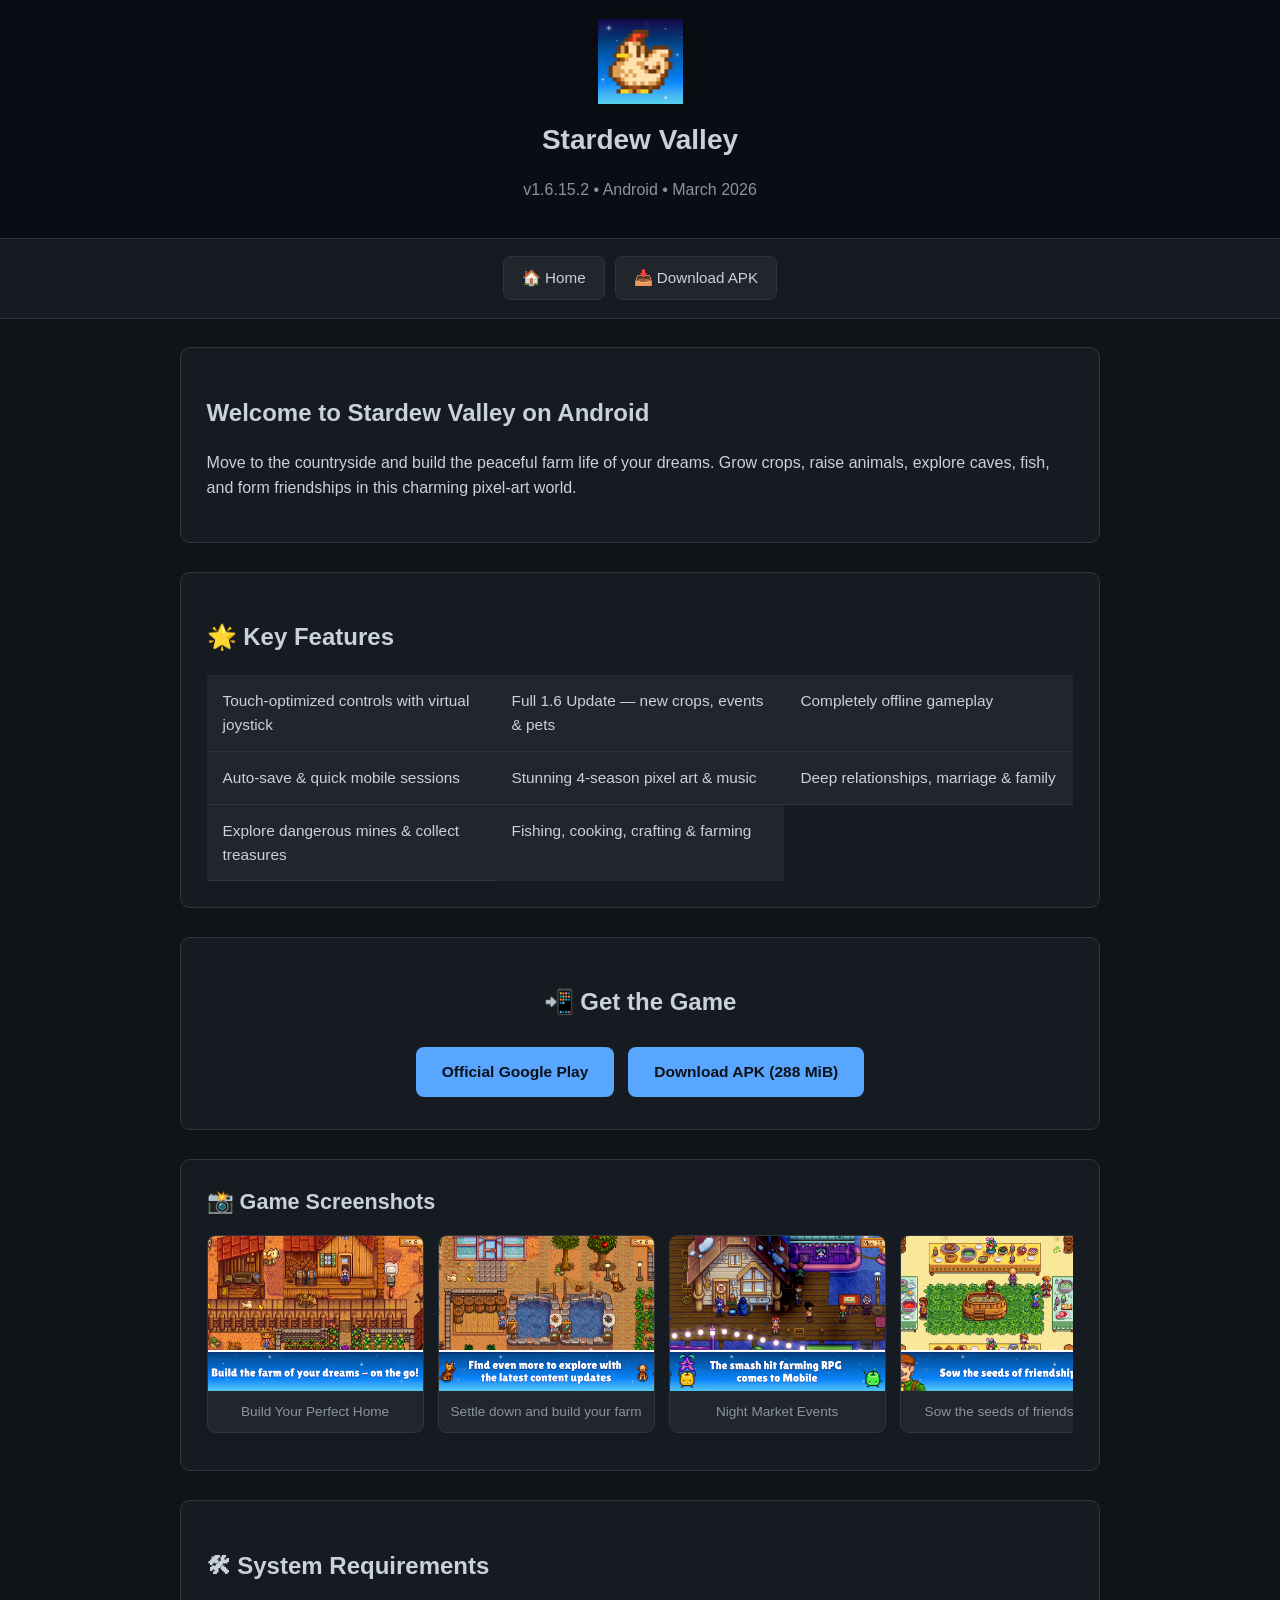
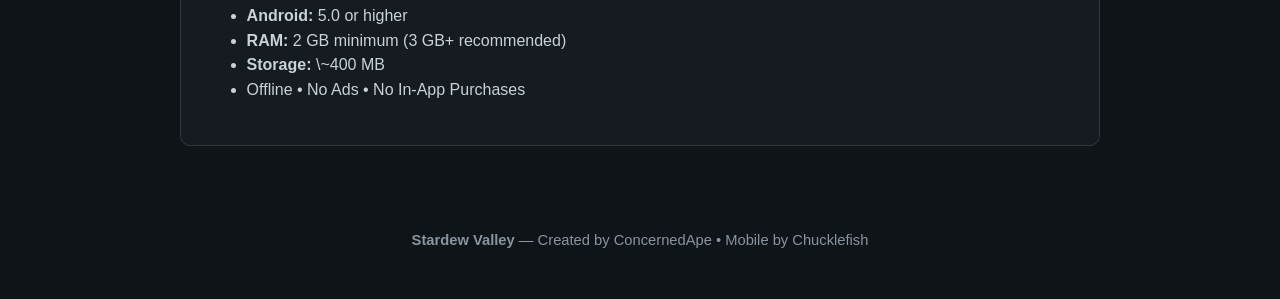
==== commit 428a4be7: "Update projects.html" ====
--- a/projects.html
+++ b/projects.html
@@ -182,7 +182,7 @@
 
     <header>
         <!-- Official Stardew Valley Logo -->
-        <img src="https://www.stickpng.com/assets/images/5f7b2e5f4f8b4f0004d8c8f0.png" 
+        <img src="images/Ssdew/stardew-lg.png" 
              alt="Stardew Valley Logo" 
              class="logo">
         <h1>Stardew Valley</h1>
